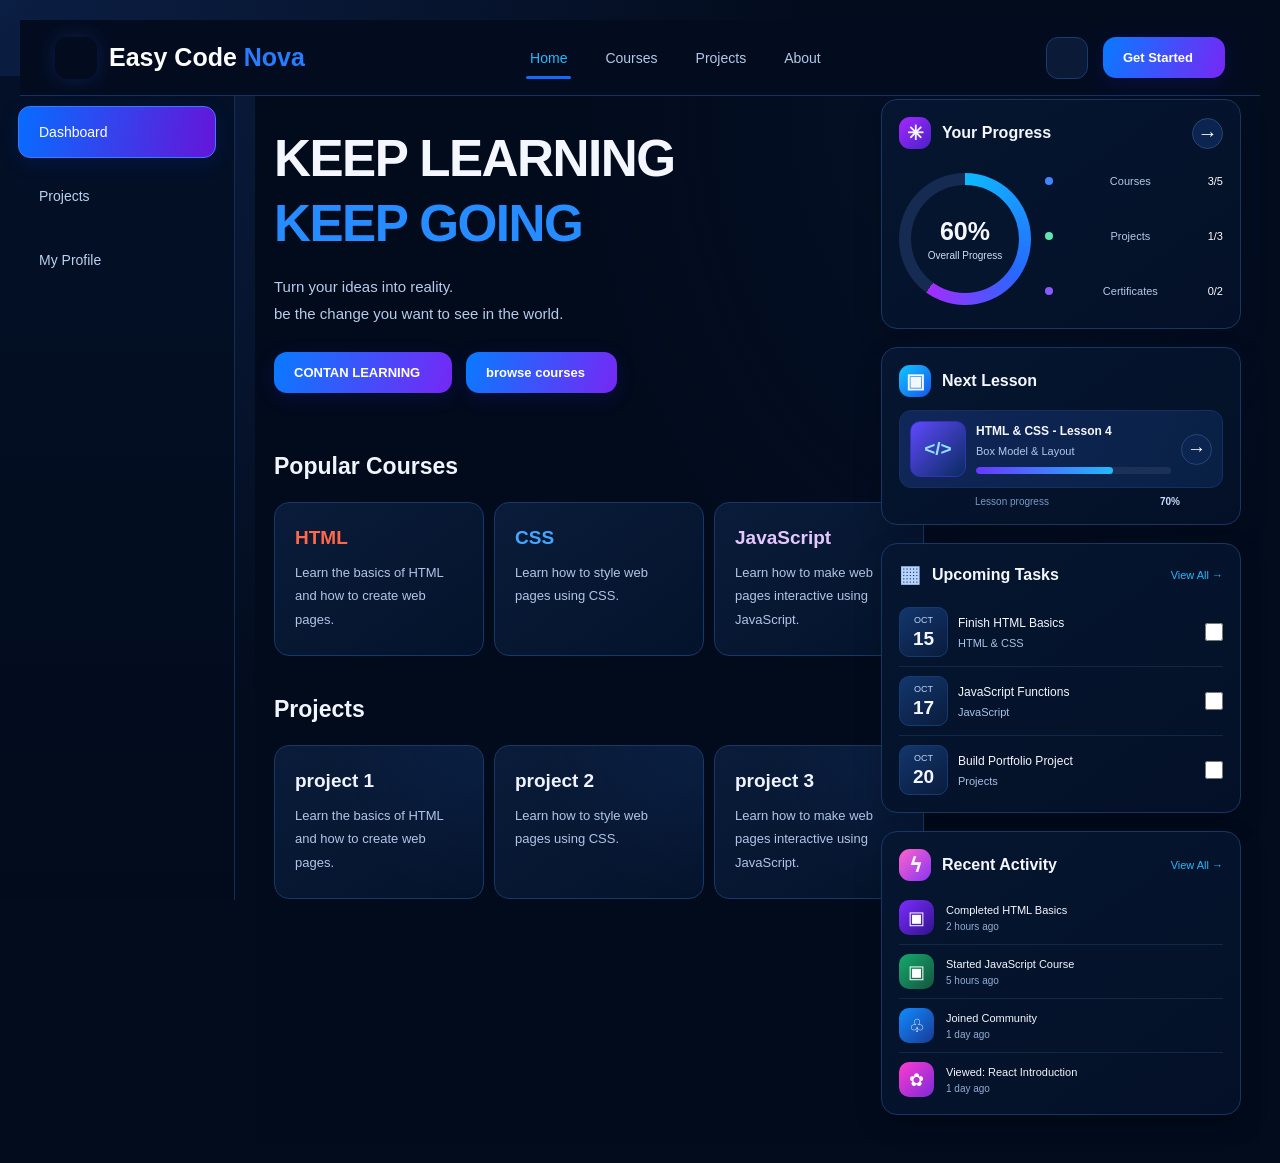
==== basi.html @ 9f6a71fb "Add files via upload" ====
<!DOCTYPE html>
<html lang="en">
<head>
    <meta charset="UTF-8">
    <meta name="viewport" content="width=device-width, initial-scale=1.0">
    <title>Document</title>
    <link rel="stylesheet" href="style.css">
</head>
<body>
    <nav class="navbar">
    <a href="#" class="logo">
        <span class="logo-icon">
            <i class="fa-solid fa-code"></i>
        </span>
        <span>Easy Code <b>Nova</b></span>
    </a>

    <button class="menu-toggle" id="menuToggle"
            aria-label="Open navigation menu">
        <i class="fa-solid fa-bars"></i>
    </button>

    <div class="nav-links" id="navLinks">
        <a href="#home" class="active">Home</a>
        <a href="html.html">Courses</a>
        <a href="projects.html">Projects</a>
        <a href="">About</a>
    </div>

    <div class="nav-actions">
        <button class="search-btn" aria-label="Search">
            <i class="fa-solid fa-magnifying-glass"></i>
        </button>

        <a href="#courses" class="start-btn">
            Get Started
            <i class="fa-solid fa-arrow-right"></i>
        </a>
    </div>
</nav>
    <div class="ul">
        <ul>
            <li><button>dashboard</button></li>
            <li><button>projects</button></li>
            <li><button>my profile</button></li>
        </ul>
    </div>
    <div class="main">
        <h1>KEEP LEARNING</h1>
        <h2>KEEP GOING</h2>
        <p>Turn your ideas into reality.</p>
        <p>be the change you want to see in the world.</p>
        <button class="start-btn">CONTAN LEARNING <i class="fa-solid fa-arrow-right"></i></button>
        <button class="start-btn">browse courses <i class="fa-solid fa-arrow-right"></i></button>
        <div class="lan">
            <h1>popular courses</h1>
            <div class="lan1">
                <div class="lan2">
                    <h2>HTML</h2>
                    <p>Learn the basics of HTML and how to create web pages.</p>
                </div>
                <div class="lan2">
                    <h2>CSS</h2>
                    <p>Learn how to style web pages using CSS.</p>
                </div>
                <div class="lan2">
                    <h2>JavaScript</h2>
                    <p>Learn how to make web pages interactive using JavaScript.</p>
                </div>
            </div>
        </div>
        <div class="proj">
            <h1>projects</h1>
            <div class="proj1"> 
                <div class="proj2">
                    <h2>project 1</h2>
                    <p>Learn the basics of HTML and how to create web pages.</p>
                </div>
                <div class="proj2">
                    <h2>project 2</h2>
                    <p>Learn how to style web pages using CSS.</p>
                </div>
                <div class="proj2">
                    <h2>project 3</h2>
                    <p>Learn how to make web pages interactive using JavaScript.</p>
                </div>
            </div>  
        </div>
        


    <main class="right-panel">

        <!-- Your Progress -->
        <section class="panel progress-panel">
            <div class="panel-heading">
                <h2><span class="heading-icon purple-icon">✳</span>Your Progress</h2>
                <a class="round-arrow" href="#progress">→</a>
            </div>

            <div class="progress-content" id="progress">
                <div class="progress-ring">
                    <div class="progress-ring-inner">
                        <strong>60%</strong>
                        <span>Overall Progress</span>
                    </div>
                </div>

                <div class="progress-details">
                    <div class="progress-row">
                        <span class="dot blue"></span>
                        <span>Courses</span>
                        <b>3/5</b>
                    </div>

                    <div class="progress-row">
                        <span class="dot green"></span>
                        <span>Projects</span>
                        <b>1/3</b>
                    </div>

                    <div class="progress-row">
                        <span class="dot purple"></span>
                        <span>Certificates</span>
                        <b>0/2</b>
                    </div>
                </div>
            </div>
        </section>

        <!-- Next Lesson -->
        <section class="panel next-lesson">
            <div class="panel-heading">
                <h2>
                    <span class="heading-icon blue-icon">▣</span>
                    Next Lesson
                </h2>
            </div>

            <div class="lesson-card">
                <div class="lesson-art">&lt;/&gt;</div>

                <div class="lesson-info">
                    <h3>HTML &amp; CSS - Lesson 4</h3>
                    <p>Box Model &amp; Layout</p>

                    <div class="lesson-progress">
                        <span></span>
                   
                    </div>
                </div>

                <a class="round-arrow lesson-arrow" href="#lesson">→</a>
            </div>

            <div class="lesson-footer">
                <span>Lesson progress</span>
                <b>70%</b>
            
            </div>
        </section>

        <!-- Upcoming Tasks -->
        <section class="panel upcoming-tasks">
            <div class="panel-heading">
                <h2>
                    <span class="calendar-icon">▦</span>
                    Upcoming Tasks
                </h2>
                <a class="view-all" href="#tasks">View All →</a>
            </div>

            <div id="tasks">

                <div class="task">
                    <div class="task-date">
                        <small>OCT</small>
                        <b>15</b>
                    </div>

                    <div class="task-info">
                        <h3>Finish HTML Basics</h3>
                        <p>HTML &amp; CSS</p>
                    </div>

                    <input type="checkbox" class="task-check">
                </div>

                <div class="task">
                    <div class="task-date">
                        <small>OCT</small>
                        <b>17</b>
                    </div>

                    <div class="task-info">
                        <h3>JavaScript Functions</h3>
                        <p>JavaScript</p>
                    </div>

                    <input type="checkbox" class="task-check">
                </div>

                <div class="task">
                    <div class="task-date">
                        <small>OCT</small>
                        <b>20</b>
                    </div>

                    <div class="task-info">
                        <h3>Build Portfolio Project</h3>
                        <p>Projects</p>
                    </div>

                    <input type="checkbox" class="task-check">
                </div>

            </div>
        </section>

        <!-- Recent Activity -->
        <section class="panel recent-activity">
            <div class="panel-heading">
                <h2>
                    <span class="heading-icon pink-icon">ϟ</span>
                    Recent Activity
                </h2>
                <a class="view-all" href="#activity">View All →</a>
            </div>

            <div id="activity">

                <div class="activity">
                    <span class="activity-icon purple-bg">▣</span>
                    <div>
                        <h3>Completed HTML Basics</h3>
                        <p>2 hours ago</p>
                    </div>
                </div>

                <div class="activity">
                    <span class="activity-icon green-bg">▣</span>
                    <div>
                        <h3>Started JavaScript Course</h3>
                        <p>5 hours ago</p>
                    </div>
                </div>

                <div class="activity">
                    <span class="activity-icon blue-bg">♧</span>
                    <div>
                        <h3>Joined Community</h3>
                        <p>1 day ago</p>
                    </div>
                </div>

                <div class="activity">
                    <span class="activity-icon pink-bg">✿</span>
                    <div>
                        <h3>Viewed: React Introduction</h3>
                        <p>1 day ago</p>
                    </div>
                </div>

            </div>
        </section>

    </main>



    </div>
    

</body>
</html>
---- style.css ----
* {
    margin: 0;
    padding: 0;
    box-sizing: border-box;
}

body {
    background: #071124;
    font-family: Arial, sans-serif;
}
.tap{
    visibility: hidden;
}

.navbar {
    width: 100%;
    min-height: 85px;
    padding: 18px 6%;
    display: flex;
    align-items: center;
    justify-content: space-between;
    gap: 25px;
    background: rgba(7, 17, 36, 0.96);
    border-bottom: 1px solid rgba(80, 130, 255, 0.18);
    position: relative;
    z-index: 1000;
}

/* Logo */
.logo {
    display: flex;
    align-items: center;
    gap: 12px;
    color: white;
    text-decoration: none;
    font-size: 21px;
    font-weight: bold;
    white-space: nowrap;
}

.logo b {
    color: #5284ff;
}

.logo-icon {
    width: 42px;
    height: 42px;
    display: flex;
    align-items: center;
    justify-content: center;
    color: white;
    font-size: 20px;
    border-radius: 12px;
    background: linear-gradient(135deg, #3563ff, #8b5cf6);
    box-shadow: 0 0 20px #3563ff35;
}

/* Navigation links */
.nav-links {
    display: flex;
    align-items: center;
    gap: 30px;
}

.nav-links a {
    color: #aab6cc;
    text-decoration: none;
    font-size: 15px;
    transition: 0.3s;
}

.nav-links a:hover,
.nav-links a.active {
    color: #5b8cff;
}

/* Right actions */
.nav-actions {
    display: flex;
    align-items: center;
    gap: 18px;
}

.search-btn {
    background: transparent;
    border: none;
    color: #dbe5ff;
    font-size: 18px;
    cursor: pointer;
    padding: 10px;
    transition: 0.3s;
}

.search-btn:hover {
    color: #5284ff;
}

.start-btn {
    display: flex;
    align-items: center;
    gap: 12px;
    padding: 13px 20px;
    color: white;
    text-decoration: none;
    font-size: 14px;
    font-weight: bold;
    border-radius: 10px;
    background: linear-gradient(100deg, #3563ff, #7650e8);
    transition: 0.3s;
}

.start-btn:hover {
    transform: translateY(-2px);
    box-shadow: 0 7px 25px #3563ff40;
}

/* Mobile menu button */
.menu-toggle {
    display: none;
    border: 1px solid #293956;
    color: white;
    background: #101e38;
    border-radius: 8px;
    padding: 10px 12px;
    font-size: 20px;
    cursor: pointer;
}

/* Responsive */
@media (max-width: 900px) {
    .navbar {
        flex-wrap: wrap;
        gap: 15px;
        padding: 15px 5%;
    }

    .menu-toggle {
        display: block;
        margin-left: auto;
    }

    .nav-links {
        display: none;
        width: 100%;
        flex-direction: column;
        align-items: stretch;
        gap: 0;
        order: 3;
    }

    .nav-links.show {
        display: flex;
    }

    .nav-links a {
        padding: 14px 8px;
        border-bottom: 1px solid #1b2b47;
    }

    .nav-actions {
        order: 4;
        width: 100%;
        justify-content: space-between;
    }

    .start-btn {
        flex: 1;
        justify-content: center;
    }
}

@media (max-width: 400px) {
    .logo {
        font-size: 17px;
        gap: 8px;
    }

    .logo-icon {
        width: 36px;
        height: 36px;
    }
}


/* =========================
   1. GENERAL
========================= */

* {
    margin: 0;
    padding: 0;
    box-sizing: border-box;
}

:root {
    --bg: #050d1c;
    --card: #0b172b;
    --blue: #3563ff;
    --purple: #913cff;
    --white: #f5f7ff;
    --muted: #b8c8e9;
    --border: rgba(110, 145, 255, 0.17);
}

html {
    scroll-behavior: smooth;
}

body {
    background:
        radial-gradient(
            circle at 75% 30%,
            rgba(38, 58, 180, 0.17),
            transparent 35%
        ),
        var(--bg);

    color: var(--white);
    font-family: Arial, Helvetica, sans-serif;
    min-height: 100vh;
    overflow-x: hidden;
}

a {
    text-decoration: none;
    color: inherit;
}

button {
    font-family: inherit;
    cursor: pointer;
}

/* =========================
   2. NAVBAR
========================= */

.navbar {
    min-height: 85px;
    width: 100%;
    padding: 15px 7%;

    display: flex;
    align-items: center;
    justify-content: space-between;
    gap: 25px;

    background: rgba(5, 13, 28, 0.96);
    border-bottom: 1px solid var(--border);

    position: relative;
    z-index: 1000;
}

/* Logo */

.logo {
    display: flex;
    align-items: center;
    gap: 12px;

    color: white;
    font-size: 27px;
    font-weight: bold;
    white-space: nowrap;
}

.logo b {
    color: #4775ff;
}

.logo-icon {
    font-size: 42px;

    background: linear-gradient(
        135deg,
        #00b7ff,
        #853cff
    );

    -webkit-background-clip: text;
    background-clip: text;
    color: transparent;
}

/* Navbar links */

.nav-links {
    display: flex;
    align-items: center;
    gap: 38px;
}

.nav-links a {
    color: #d3def7;
    font-size: 16px;
    padding: 13px 4px;
    position: relative;
    transition: 0.3s;
}

.nav-links a:hover,
.nav-links a.active {
    color: #5280ff;
}

.nav-links a.active::after {
    content: "";
    position: absolute;
    bottom: 0;
    left: 0;

    width: 100%;
    height: 3px;

    background: var(--blue);
    border-radius: 5px;
}

/* Navbar buttons */

.nav-actions {
    display: flex;
    align-items: center;
    gap: 22px;
}

.search-btn {
    background: transparent;
    color: #dce5ff;
    border: none;

    font-size: 17px;
    padding: 12px;

    transition: 0.3s;
}

.search-btn:hover {
    color: #5280ff;
}

.start-btn {
    display: inline-flex;
    justify-content: center;
    align-items: center;
    gap: 12px;

    padding: 15px 25px;

    color: white;
    font-size: 15px;
    font-weight: bold;

    background: linear-gradient(
        120deg,
        #3563ff,
        #3156e9
    );

    border: none;
    border-radius: 15px;

    box-shadow: 0 5px 20px rgba(53, 99, 255, 0.12);
    transition: 0.3s;
}

.start-btn:hover {
    transform: translateY(-3px);
    box-shadow: 0 8px 25px rgba(53, 99, 255, 0.3);
}

/* Menu icon */

.menu-toggle {
    display: none;
    background: transparent;
    color: white;
    border: none;
    font-size: 25px;
}

/* =========================
   3. INTRO / HERO
========================= */

.intro {
    width: 100%;
    min-height: 350px;
    padding: 65px 7% 20px;

    position: relative;
    z-index: 1;
}

.intro h1 {
    color: white;
    font-size: clamp(40px, 5vw, 66px);
    line-height: 1.12;
    letter-spacing: -1.5px;
    font-weight: 800;
}

.intro h1 span {
    display: inline-block;

    background: linear-gradient(
        90deg,
        #12a5ff,
        #4973ff,
        #a13dff
    );

    -webkit-background-clip: text;
    background-clip: text;
    color: transparent;
}

.intro > p {
    color: var(--muted);
    font-size: 18px;
    line-height: 1.8;
    max-width: 650px;
}

.intro h1:first-child {
    margin-bottom: 3px;
}

.intro h1:nth-child(2) {
    margin-bottom: 20px;
}

.intro p:nth-of-type(2) {
    margin-bottom: 25px;
}

/* Hero buttons */

.intro > button {
    margin-right: 15px;
    margin-bottom: 10px;
}

.intro > .search-btn {
    border: 1px solid #4c70ff;
    border-radius: 15px;
    padding: 14px 24px;
    font-size: 15px;
}

.intro > .search-btn:hover {
    background: rgba(53, 99, 255, 0.13);
}

/* =========================
   4. INTRO FEATURES
========================= */

.intro1 {
    display: flex;
    align-items: center;
    gap: 0;

    padding: 25px 7% 55px;
    flex-wrap: wrap;
}

.intro1 p {
    display: flex;
    align-items: center;
    gap: 12px;

    color: #e9efff;
    font-size: 14px;
    line-height: 1.7;

    padding: 8px 25px;
    border-right: 1px solid rgba(120, 150, 255, 0.3);
}

.intro1 p:first-child {
    padding-left: 0;
}

.intro1 p:last-child {
    border-right: none;
}

.intro1 p span {
    color: #a8bdf2;
}

.intro1 p i {
    color: #b5c8ff;
    font-size: 23px;
    flex-shrink: 0;
}

/* =========================
   5. WHY CHOOSE SECTION
========================= */

.intro2 {
    padding: 40px 7% 80px;
    text-align: center;

    background: linear-gradient(
        180deg,
        rgba(9, 19, 37, 0.7),
        rgba(5, 13, 28, 0.2)
    );
}

.intro2 > h1 {
    color: white;
    font-size: clamp(28px, 3.5vw, 37px);
    font-weight: 800;
    margin-bottom: 12px;
}

.intro2 > h5 {
    color: var(--muted);
    font-size: 17px;
    font-weight: normal;
    line-height: 1.7;
    margin-bottom: 35px;
}

/* =========================
   6. BENEFIT CARDS
========================= */

.in1 {
    display: grid;
    grid-template-columns: repeat(3, minmax(0, 1fr));
    gap: 22px;

    text-align: left;
}

/* Each heading and paragraph becomes a card */

.in1 h3,
.in1 p {
    grid-column: auto;
}

.in1 h3 {
    color: #f4f6ff;
    font-size: 20px;
    line-height: 1.5;

    padding: 25px 25px 10px;

    background: var(--card);
    border: 1px solid var(--border);
    border-bottom: none;
    border-radius: 16px 16px 0 0;

    margin-bottom: 0;
}

.in1 p {
    color: var(--muted);
    font-size: 15px;
    line-height: 1.8;

    padding: 0 25px 25px;

    background: var(--card);
    border: 1px solid var(--border);
    border-top: none;
    border-radius: 0 0 16px 16px;

    margin-top: -1px;
    margin-bottom: 0;

    transition: 0.3s;
}

.in1 h3 i {
    display: inline-flex;
    align-items: center;
    justify-content: center;

    width: 48px;
    height: 48px;

    margin-right: 10px;
    margin-bottom: 15px;

    border-radius: 13px;
    color: #dce5ff;
    background: linear-gradient(
        135deg,
        #293fcd,
        #4a29a7
    );

    font-size: 23px;
}

.in1 h3:nth-of-type(2) i {
    background: linear-gradient(135deg, #079b8d, #05675f);
}

.in1 h3:nth-of-type(3) i {
    background: linear-gradient(135deg, #c42b83, #75205c);
}

.in1 h3:hover {
    border-color: rgba(82, 112, 255, 0.5);
}

/* =========================
   7. TABLET
========================= */

@media (max-width: 1050px) {
    .navbar {
        padding-left: 4%;
        padding-right: 4%;
        gap: 15px;
    }

    .logo {
        font-size: 22px;
    }

    .logo-icon {
        font-size: 35px;
    }

    .nav-links {
        gap: 20px;
    }

    .nav-actions {
        gap: 10px;
    }

    .intro,
    .intro1,
    .intro2 {
        padding-left: 5%;
        padding-right: 5%;
    }

    .in1 {
        gap: 15px;
    }

    .in1 h3 {
        font-size: 17px;
        padding: 20px 18px 10px;
    }

    .in1 p {
        padding: 0 18px 20px;
    }
}

/* =========================
   8. MOBILE
========================= */

@media (max-width: 780px) {
    .navbar {
        min-height: 75px;
        padding: 15px 5%;
        flex-wrap: wrap;
    }

    .logo {
        font-size: 20px;
        gap: 8px;
    }

    .logo-icon {
        font-size: 32px;
    }

    .menu-toggle {
        display: block;
        margin-left: auto;
    }

    .nav-links {
        display: none;
        width: 100%;
        order: 3;

        flex-direction: column;
        align-items: stretch;
        gap: 0;

        border-top: 1px solid var(--border);
        padding-top: 10px;
    }

    .nav-links.show {
        display: flex;
    }

    .nav-links a {
        padding: 14px 8px;
    }

    .nav-links a.active::after {
        display: none;
    }

    .nav-actions {
        gap: 10px;
    }

    .nav-actions .start-btn {
        padding: 12px 15px;
        font-size: 13px;
    }

    .intro {
        padding: 45px 6% 15px;
        min-height: auto;
    }

    .intro h1 {
        font-size: clamp(37px, 8vw, 52px);
        letter-spacing: -1px;
    }

    .intro > p {
        font-size: 16px;
    }

    .intro1 {
        padding: 30px 6% 40px;
        gap: 15px;
    }

    .intro1 p {
        padding: 8px 12px;
    }

    .intro2 {
        padding: 40px 6% 60px;
    }

    .in1 {
        grid-template-columns: repeat(2, minmax(0, 1fr));
        gap: 15px;
    }
}

/* =========================
   9. SMALL PHONE
========================= */

@media (max-width: 500px) {
    .navbar {
        gap: 12px;
    }

    .logo {
        font-size: 17px;
    }

    .logo-icon {
        font-size: 27px;
    }

    .nav-actions {
        width: 100%;
        justify-content: space-between;
        order: 4;
        padding-top: 8px;
    }

    .intro {
        padding-top: 35px;
    }

    .intro h1 {
        font-size: 36px;
    }

    .intro > p {
        font-size: 15px;
        line-height: 1.8;
    }

    .intro > button {
        margin-right: 5px;
        padding: 13px 15px;
    }

    .intro1 {
        flex-direction: column;
        align-items: flex-start;
    }

    .intro1 p {
        padding: 8px 0;
        border-right: none;
    }

    .intro2 > h1 {
        font-size: 27px;
    }

    .intro2 > h5 {
        font-size: 15px;
    }

    .in1 {
        grid-template-columns: 1fr;
    }
}


/* =========================
   1. GENERAL
========================= */

* {
    margin: 0;
    padding: 0;
    box-sizing: border-box;
}

:root {
    --background: #030c1d;
    --card-background: rgba(3, 17, 38, 0.85);
    --blue: #1768ff;
    --light-blue: #16b7ff;
    --purple: #a33cff;
    --white: #f5f7ff;
    --muted: #b5c9e8;
    --border: rgba(49, 119, 255, 0.55);
}

html {
    scroll-behavior: smooth;
}

body {
    min-height: 100vh;
    font-family: Arial, Helvetica, sans-serif;
    color: var(--white);

    background:
        radial-gradient(
            ellipse at 48% 45%,
            rgba(15, 51, 160, 0.23),
            transparent 45%
        ),
        radial-gradient(
            circle at 100% 0%,
            rgba(91, 37, 255, 0.17),
            transparent 25%
        ),
        var(--background);

    overflow-x: hidden;
}

a {
    color: inherit;
    text-decoration: none;
}

button,
input {
    font: inherit;
}

/* =========================
   2. TOP LOGO
========================= */

.top-logo {
    padding: 35px 5% 10px;
}

.logo {
    display: inline-flex;
    align-items: center;
    gap: 15px;

    font-size: 30px;
    font-weight: bold;
}

.logo > i {
    font-size: 48px;

    background: linear-gradient(
        135deg,
        var(--light-blue),
        var(--purple)
    );

    -webkit-background-clip: text;
    background-clip: text;
    color: transparent;
}

.logo b {
    color: #3e6dff;
}

/* =========================
   3. MAIN LAYOUT
========================= */

.login-page {
    width: 100%;
    min-height: calc(100vh - 100px);

    padding: 25px 5% 45px;

    display: grid;
    grid-template-columns: minmax(0, 1fr) minmax(400px, 0.9fr);
    align-items: center;
    gap: 55px;
}

/* =========================
   4. LEFT WELCOME SECTION
========================= */

.welcome-section {
    max-width: 650px;
    padding: 20px 0;
}

.welcome-badge {
    width: fit-content;

    display: flex;
    align-items: center;
    gap: 12px;

    padding: 10px 17px;
    margin-bottom: 18px;

    border: 1px solid rgba(30, 137, 255, 0.5);
    border-radius: 30px;

    background: rgba(10, 38, 80, 0.45);
    color: #58caff;

    font-size: 15px;
}

.welcome-section h1 {
    font-size: clamp(38px, 4vw, 55px);
    line-height: 1.15;
    letter-spacing: -1.5px;

    margin-bottom: 22px;
}

.welcome-section h1 span {
    display: block;

    background: linear-gradient(
        90deg,
        #15b7ff,
        #4272ff,
        #b23cff
    );

    -webkit-background-clip: text;
    background-clip: text;
    color: transparent;
}

.welcome-description {
    max-width: 480px;

    color: var(--muted);
    font-size: 18px;
    line-height: 1.8;

    margin-bottom: 38px;
}

/* Benefits */

.benefits {
    display: flex;
    flex-direction: column;
    gap: 30px;
}

.benefit {
    display: flex;
    align-items: center;
    gap: 25px;
}

.benefit > i {
    width: 42px;
    flex-shrink: 0;

    font-size: 30px;
    text-align: center;

    background: linear-gradient(
        135deg,
        #13baff,
        #9942ff
    );

    -webkit-background-clip: text;
    background-clip: text;
    color: transparent;
}

.benefit h3 {
    font-size: 17px;
    margin-bottom: 8px;
}

.benefit p {
    color: var(--muted);
    font-size: 14px;
    line-height: 1.6;
}

.tagline {
    margin-top: 48px;

    font-size: 25px;
    font-style: italic;
    font-weight: bold;

    color: #23b8ff;
    transform: rotate(-4deg);
}

.tagline span {
    display: block;
    margin: 8px 0 0 20px;

    color: #8c50ff;
}

/* =========================
   5. LOGIN CARD
========================= */

.login-section {
    width: 100%;
    display: flex;
    justify-content: center;
}

.login-card {
    width: 100%;
    max-width: 550px;

    padding: 35px 40px;

    text-align: center;

    background: var(--card-background);
    border: 1px solid var(--border);
    border-radius: 22px;

    box-shadow:
        0 20px 70px rgba(0, 0, 0, 0.2),
        0 0 35px rgba(35, 91, 255, 0.06);

    backdrop-filter: blur(15px);
}

/* Card logo */

.card-logo {
    margin-bottom: 10px;
}

.card-logo i {
    font-size: 62px;

    background: linear-gradient(
        135deg,
        #13baff,
        #a33cff
    );

    -webkit-background-clip: text;
    background-clip: text;
    color: transparent;
}

.login-card h2 {
    font-size: 34px;
    margin-bottom: 12px;
}

.login-card h2 span {
    color: #4774ff;
}

.card-description {
    color: #c1d8f4;
    font-size: 15px;
    line-height: 1.7;

    margin-bottom: 32px;
}

/* =========================
   6. INPUTS
========================= */

#loginForm {
    text-align: left;
}

.input-group {
    width: 100%;
    min-height: 60px;

    display: flex;
    align-items: center;
    gap: 17px;

    padding: 0 18px;
    margin-bottom: 24px;

    background: rgba(5, 29, 57, 0.65);
    border: 1px solid rgba(40, 115, 193, 0.65);
    border-radius: 15px;

    transition: border-color 0.3s, box-shadow 0.3s;
}

.input-group:focus-within {
    border-color: #3c82ff;

    box-shadow:
        0 0 0 3px rgba(53, 99, 255, 0.12);
}

.input-group > i {
    flex-shrink: 0;
    font-size: 22px;
    color: #d7e8ff;
}

.input-group input {
    width: 100%;
    min-width: 0;
    height: 58px;

    color: white;
    font-size: 16px;

    background: transparent;
    border: none;
    outline: none;
}

.input-group input::placeholder {
    color: #a6c5eb;
}

.toggle-password {
    flex-shrink: 0;

    display: flex;
    align-items: center;
    justify-content: center;

    padding: 5px;

    color: #a6c5eb;
    background: transparent;
    border: none;

    font-size: 18px;
}

.toggle-password:hover {
    color: white;
}

/* =========================
   7. REMEMBER & FORGOT
========================= */

.form-options {
    display: flex;
    justify-content: space-between;
    align-items: center;
    gap: 12px;

    margin: 27px 0 32px;

    color: #c5dcf6;
    font-size: 14px;
}

.remember {
    display: flex;
    align-items: center;
    gap: 10px;
    cursor: pointer;
}

.remember input {
    width: 19px;
    height: 19px;

    accent-color: var(--blue);
    cursor: pointer;
}

.form-options a {
    color: #1caeff;
    transition: 0.3s;
}

.form-options a:hover {
    color: #9d67ff;
}

/* =========================
   8. LOGIN BUTTON
========================= */

.login-button {
    width: 100%;
    min-height: 60px;

    display: flex;
    align-items: center;
    justify-content: center;
    gap: 15px;

    color: white;
    font-size: 20px;
    font-weight: bold;

    background: linear-gradient(
        105deg,
        #1760ff,
        #3d49ff,
        #a536f5
    );

    border: none;
    border-radius: 15px;

    transition: 0.3s;
}

.login-button:hover {
    transform: translateY(-2px);

    box-shadow:
        0 10px 28px rgba(65, 73, 255, 0.3);
}

.login-button:active {
    transform: scale(0.99);
}

.message {
    display: none;
    font-size: 14px;
    line-height: 1.6;
    margin-top: 15px;
}

.message.show {
    display: block;
}

.message.error {
    color: #ff929e;
}

.message.success {
    color: #68e8b1;
}

/* =========================
   9. SEPARATOR
========================= */

.separator {
    display: flex;
    align-items: center;
    gap: 20px;

    margin: 30px 0;
}

.separator span {
    height: 1px;
    flex: 1;
    background: rgba(72, 132, 206, 0.5);
}

.separator p {
    color: #c2d6f1;
    font-size: 15px;
}

/* =========================
   10. GOOGLE BUTTON
========================= */

.google-button {
    width: 100%;
    min-height: 58px;

    display: flex;
    align-items: center;
    justify-content: center;
    gap: 16px;

    color: #d9e7ff;
    font-size: 15px;

    background: rgba(4, 22, 44, 0.45);
    border: 1px solid rgba(47, 116, 193, 0.7);
    border-radius: 15px;

    transition: 0.3s;
}

.google-button i {
    color: #4285f4;
    font-size: 24px;
}

.google-button:hover {
    background: rgba(30, 74, 132, 0.2);
    border-color: #4b80ff;
}

/* =========================
   11. SIGN UP
========================= */

.signup-text {
    margin-top: 35px;

    color: #9ebce1;
    font-size: 14px;
    line-height: 1.8;
}

.signup-text a {
    margin-left: 8px;
    color: #279dff;
    font-weight: bold;
}

.signup-text a:hover {
    color: #a15cff;
}

/* =========================
   12. TABLET
========================= */

@media (max-width: 1050px) {
    .login-page {
        grid-template-columns: minmax(0, 1fr) minmax(350px, 0.9fr);
        gap: 30px;
        padding-left: 4%;
        padding-right: 4%;
    }

    .welcome-section h1 {
        font-size: 42px;
    }

    .login-card {
        padding: 30px 25px;
    }

    .login-card h2 {
        font-size: 28px;
    }
}

/* =========================
   13. MOBILE
========================= */

@media (max-width: 780px) {
    .top-logo {
        padding: 25px 6% 10px;
    }

    .logo {
        font-size: 23px;
    }

    .logo > i {
        font-size: 38px;
    }

    .login-page {
        grid-template-columns: 1fr;
        gap: 35px;

        padding: 30px 6% 45px;
    }

    .welcome-section {
        max-width: 600px;
        margin: 0 auto;
        text-align: center;
    }

    .welcome-badge {
        margin-left: auto;
        margin-right: auto;
    }

    .welcome-section h1 {
        font-size: 42px;
    }

    .welcome-description {
        margin-left: auto;
        margin-right: auto;
        font-size: 16px;
    }

    .benefits {
        text-align: left;
        width: fit-content;
        max-width: 100%;
        margin: 0 auto;
        gap: 23px;
    }

    .tagline {
        margin-top: 35px;
    }

    .login-section {
        max-width: 550px;
        margin: 0 auto;
    }

    .login-card {
        padding: 30px 25px;
    }
}

/* =========================
   14. SMALL PHONES
========================= */

@media (max-width: 420px) {
    .top-logo {
        padding-top: 22px;
    }

    .logo {
        font-size: 19px;
        gap: 10px;
    }

    .logo > i {
        font-size: 32px;
    }

    .login-page {
        padding-left: 4%;
        padding-right: 4%;
    }

    .welcome-section h1 {
        font-size: 35px;
    }

    .welcome-description {
        font-size: 15px;
    }

    .benefit {
        gap: 15px;
    }

    .benefit h3 {
        font-size: 15px;
    }

    .benefit p {
        font-size: 13px;
    }

    .login-card {
        padding: 27px 18px;
        border-radius: 18px;
    }

    .card-logo i {
        font-size: 50px;
    }

    .login-card h2 {
        font-size: 25px;
    }

    .card-description {
        font-size: 13px;
    }

    .input-group {
        gap: 12px;
        padding: 0 12px;
    }

    .input-group input {
        font-size: 14px;
    }

    .form-options {
        font-size: 12px;
        gap: 8px;
    }

    .login-button {
        font-size: 18px;
    }
}

/* ===== General ===== */
* {
    margin: 0;
    padding: 0;
    box-sizing: border-box;
}

html {
    scroll-behavior: smooth;
}

body {
    font-family: Arial, Helvetica, sans-serif;
    background: #020b1c;
    color: #eaf2ff;
    min-height: 100vh;
    overflow-x: hidden;
}

button,
a {
    font: inherit;
}

button {
    cursor: pointer;
}

a {
    text-decoration: none;
    color: inherit;
}

/* ===== Navbar ===== */
.navbar {
    width: 100%;
    min-height: 76px;
    padding: 15px 35px;
    display: flex;
    align-items: center;
    justify-content: space-between;
    gap: 25px;
    background: #030c1f;
    border-bottom: 1px solid #173260;
    position: sticky;
    top: 0;
    z-index: 100;
}

.logo {
    display: flex;
    align-items: center;
    gap: 12px;
    font-size: 25px;
    font-weight: bold;
    white-space: nowrap;
}

.logo b {
    color: #287dff;
}

.logo-icon {
    font-size: 35px;
    color: #20baff;
    background: linear-gradient(135deg, #00d4ff, #8b35ff);
    -webkit-background-clip: text;
    background-clip: text;
    -webkit-text-fill-color: transparent;
}

.nav-links {
    display: flex;
    align-items: center;
    gap: 30px;
}

.nav-links a {
    color: #b4c7e7;
    font-size: 14px;
    transition: .3s;
}

.nav-links a:hover,
.nav-links a.active {
    color: #23baff;
}

.nav-actions {
    display: flex;
    align-items: center;
    gap: 15px;
}

.search-btn {
    width: 42px;
    height: 42px;
    border: 1px solid #1c3b70;
    background: #0a1a37;
    color: #b8d9ff;
    border-radius: 12px;
    transition: .3s;
}

.search-btn:hover {
    border-color: #318bff;
    color: white;
}

.start-btn {
    display: inline-flex;
    justify-content: center;
    align-items: center;
    gap: 12px;
    padding: 13px 20px;
    color: white;
    font-weight: bold;
    font-size: 13px;
    border: 0;
    border-radius: 13px;
    background: linear-gradient(110deg, #087bff, #7727f5);
    box-shadow: 0 5px 20px #3220ff25;
    transition: .3s;
}

.start-btn:hover {
    transform: translateY(-2px);
    box-shadow: 0 8px 25px #542bff55;
}

.menu-toggle {
    display: none;
    background: #0b1b38;
    border: 1px solid #254574;
    color: white;
    border-radius: 10px;
    padding: 10px 13px;
}

/* ===== Sidebar ===== */
.ul {
    position: fixed;
    left: 0;
    top: 76px;
    bottom: 0;
    width: 235px;
    padding: 30px 18px;
    background: linear-gradient(180deg, #031027, #020b1b);
    border-right: 1px solid #142d53;
}

.ul ul {
    list-style: none;
    display: flex;
    flex-direction: column;
    gap: 12px;
}

.ul li button {
    width: 100%;
    padding: 17px 20px;
    text-align: left;
    color: #bcd0ef;
    background: transparent;
    border: 1px solid transparent;
    border-radius: 12px;
    text-transform: capitalize;
    transition: .3s;
}

.ul li:first-child button,
.ul li button:hover {
    color: white;
    background: linear-gradient(100deg, #086cff, #6515d9);
    border-color: #397aff;
    box-shadow: 0 5px 20px #123cff25;
}

/* ===== Main Content ===== */
.main {
    margin-left: 235px;
    padding: 30px;
    min-height: calc(100vh - 76px);
    background:
        radial-gradient(ellipse at 75% 0%, #10265a33, transparent 40%),
        #020b1c;
}

/* ===== Hero Section ===== */
.main > h1 {
    font-size: clamp(35px, 4vw, 55px);
    font-weight: 800;
    letter-spacing: -1.5px;
    line-height: 1.15;
    color: #f4f7ff;
    margin: 12px 0 5px;
}

.main > h2 {
    font-size: clamp(35px, 4vw, 55px);
    font-weight: 800;
    letter-spacing: -1.5px;
    color: #278cff;
    margin-bottom: 20px;
}

.main > p {
    color: #b7cbea;
    font-size: 15px;
    line-height: 1.8;
}

.main > p:nth-of-type(2) {
    margin-bottom: 25px;
}

.main > .start-btn {
    margin: 0 10px 20px 0;
}

/* ===== Popular Courses ===== */
.lan {
    margin-top: 40px;
}

.lan > h1,
.proj > h1 {
    font-size: 23px;
    margin-bottom: 22px;
    color: #f1f5ff;
    text-transform: capitalize;
}

.lan1,
.proj1 {
    max-width: 650px;
    display: grid;
    grid-template-columns: repeat(3, minmax(0, 1fr));
    gap: 10px;
}

.lan2,
.proj2 {
    min-width: 200px;
    padding: 24px 20px;
    border: 1px solid #193767;
    border-radius: 15px;
    background: linear-gradient(145deg, #0a1c3a, #04132b);
    transition: transform .3s, border-color .3s, box-shadow .3s;
}

.lan2:hover,
.proj2:hover {
    transform: translateY(-5px);
    border-color: #287cff;
    box-shadow: 0 10px 30px #0066ff18;
}

.lan2 h2,
.proj2 h2 {
    font-size: 19px;
    margin-bottom: 12px;
    color: #35bdff;
}

.lan2 p,
.proj2 p {
    color: #b1c5e6;
    font-size: 13px;
    line-height: 1.8;
}

/* Course card accents */
.lan2:nth-child(1) h2 {
    color: #ff6848;
}

.lan2:nth-child(2) h2 {
    color: #45a5ff;
}

.lan2:nth-child(3) h2 {
    color: #e5c7ff;
}

/* ===== Projects ===== */
.proj {
    margin-top: 40px;
}

.proj2 {
    background:
        radial-gradient(circle at top right, #193e8430, transparent 60%),
        linear-gradient(145deg, #0a1c3a, #04132b);
}

.proj2 h2 {
    color: #f0f4ff;
}

/* ===== Responsive ===== */
@media (min-width: 1500px) {
    .main {
        padding: 40px;
    }

    .lan1,
    .proj1 {
        gap: 22px;
    }
}

@media (max-width: 1100px) {
    .navbar {
        padding: 15px 22px;
        gap: 15px;
    }

    .logo {
        font-size: 21px;
    }

    .nav-links {
        gap: 16px;
    }

    .ul {
        width: 190px;
    }

    .main {
        margin-left: 190px;
        padding: 25px;
    }

    .lan1,
    .proj1 {
        grid-template-columns: repeat(2, minmax(0, 1fr));
    }
}

@media (max-width: 760px) {
    .navbar {
        flex-wrap: wrap;
    }

    .menu-toggle {
        display: block;
        margin-left: auto;
    }

    .nav-links {
        display: none;
        width: 100%;
        flex-direction: column;
        align-items: stretch;
        gap: 0;
        order: 3;
    }

    .nav-links a {
        padding: 13px;
        border-bottom: 1px solid #142b4d;
    }

    .nav-links.open {
        display: flex;
    }

    .nav-actions {
        display: none;
        width: 100%;
    }

    .ul {
        position: static;
        width: 100%;
        padding: 12px;
        border-right: 0;
        border-bottom: 1px solid #142d53;
    }

    .ul ul {
        flex-direction: row;
        flex-wrap: wrap;
    }

    .ul li {
        flex: 1;
        min-width: 100px;
    }

    .ul li button {
        text-align: center;
        padding: 12px 8px;
    }

    .main {
        margin-left: 0;
        padding: 22px 16px;
    }

    .main > h1,
    .main > h2 {
        font-size: 38px;
    }
}

@media (max-width: 480px) {
    .navbar {
        padding: 13px;
        gap: 12px;
    }

    .logo {
        font-size: 19px;
        gap: 7px;
    }

    .logo-icon {
        font-size: 28px;
    }

    .lan1,
    .proj1 {
        grid-template-columns: 1fr;
    }

    .main > h1,
    .main > h2 {
        font-size: 32px;
    }

    .main > .start-btn {
        margin-right: 0;
        margin-bottom: 12px;
        padding: 12px 14px;
    }
}

* {
    box-sizing: border-box;
}

body {
    margin: 0;
    min-height: 100vh;
    padding: 20px;
    background: #020b1b;
    color: #eef4ff;
    font-family: Arial, sans-serif;
}

.right-panel {
    width: 100%;
    max-width: 360px;
    margin-left: auto;
    display: flex;
    flex-direction: column;
    gap: 18px;
    margin-top: -800px;
}

.panel {
    padding: 17px;
    border: 1px solid #173665;
    border-radius: 16px;
    background: linear-gradient(145deg, #061630, #031027);
    box-shadow: 0 10px 28px #0003;
}

.panel-heading {
    display: flex;
    align-items: center;
    justify-content: space-between;
    gap: 10px;
    margin-bottom: 17px;
}

.panel-heading h2 {
    display: flex;
    align-items: center;
    gap: 11px;
    margin: 0;
    font-size: 16px;
    font-weight: 700;
}

.heading-icon {
    width: 32px;
    height: 32px;
    flex-shrink: 0;
    display: grid;
    place-items: center;
    border-radius: 11px;
    font-size: 20px;
}

.purple-icon {
    background: linear-gradient(135deg, #a528ff, #4821c8);
}

.blue-icon {
    background: linear-gradient(135deg, #12c6ff, #1456ed);
}

.pink-icon {
    background: linear-gradient(135deg, #ff63cc, #8a35f4);
}

.round-arrow {
    width: 31px;
    height: 31px;
    flex-shrink: 0;
    display: grid;
    place-items: center;
    border: 1px solid #234779;
    border-radius: 50%;
    background: #0c2450;
    color: white;
    font-size: 20px;
    text-decoration: none;
}

.round-arrow:hover {
    background: #4936e8;
}

/* Progress Circle */

.progress-content {
    display: flex;
    align-items: center;
    justify-content: space-between;
    gap: 14px;
}

.progress-ring {
    width: 132px;
    height: 132px;
    flex-shrink: 0;
    display: grid;
    place-items: center;
    border-radius: 50%;
    background: conic-gradient(
        #0eb9ff 0deg,
        #2867ff 125deg,
        #a52cff 216deg,
        #162b52 216deg 360deg
    );
}

.progress-ring-inner {
    width: 108px;
    height: 108px;
    display: flex;
    flex-direction: column;
    align-items: center;
    justify-content: center;
    border-radius: 50%;
    background: #06152e;
}

.progress-ring-inner strong {
    font-size: 25px;
}

.progress-ring-inner span {
    margin-top: 4px;
    color: #d0ddf6;
    font-size: 10px;
    white-space: nowrap;
}

.progress-details {
    flex: 1;
    min-width: 0;
    display: flex;
    flex-direction: column;
    gap: 20px;
}

.progress-row {
    display: grid;
    grid-template-columns: 11px 1fr auto;
    align-items: center;
    gap: 8px;
    color: #c9d8f3;
    font-size: 12px;
}

.progress-row b {
    color: white;
    font-weight: 500;
}

.dot {
    width: 11px;
    height: 11px;
    border-radius: 50%;
}

.dot.blue {
    background: #4086ff;
}

.dot.green {
    background: #61e4b1;
}

.dot.purple {
    background: #8a59ff;
}

/* Next Lesson */

.next-lesson .panel-heading {
    margin-bottom: 13px;
}

.lesson-card {
    display: flex;
    align-items: center;
    gap: 10px;
    padding: 10px;
    border: 1px solid #142f60;
    border-radius: 12px;
    background: linear-gradient(110deg, #10275a, #092044);
}

.lesson-art {
    width: 56px;
    height: 56px;
    flex-shrink: 0;
    display: grid;
    place-items: center;
    border: 1px solid #3430b8;
    border-radius: 10px;
    background: linear-gradient(135deg, #6049ff, #092b60);
    color: #8ee7ff;
    font-size: 19px;
    font-weight: bold;
}

.lesson-info {
    flex: 1;
    min-width: 0;
}

.lesson-info h3 {
    overflow: hidden;
    margin: 0 0 7px;
    font-size: 12px;
    font-weight: 600;
    white-space: nowrap;
    text-overflow: ellipsis;
}

.lesson-info p {
    margin: 0 0 10px;
    color: #b1c8ed;
    font-size: 11px;
}

.lesson-progress {
    width: 100%;
    height: 7px;
    overflow: hidden;
    border-radius: 10px;
    background: #1b3158;
}

.lesson-progress span {
    display: block;
    width: 70%;
    height: 100%;
    border-radius: 10px;
    background: linear-gradient(90deg, #6838ff, #21baff);
}

.lesson-arrow {
    font-size: 19px;
}

.lesson-footer {
    display: flex;
    justify-content: space-between;
    margin: 8px 43px 0 76px;
    color: #7899c9;
    font-size: 10px;
}

.lesson-footer b {
    color: #cbdcff;
}

/* Upcoming Tasks */

.upcoming-tasks .panel-heading,
.recent-activity .panel-heading {
    margin-bottom: 10px;
}

.calendar-icon {
    color: #b5d4ff;
    font-size: 23px;
}

.view-all {
    color: #20baff;
    font-size: 11px;
    text-decoration: none;
    white-space: nowrap;
}

.task {
    display: flex;
    align-items: center;
    gap: 10px;
    padding: 9px 0;
    border-bottom: 1px solid #122849;
}

.task:last-child {
    border-bottom: none;
    padding-bottom: 0;
}

.task-date {
    width: 49px;
    height: 50px;
    flex-shrink: 0;
    display: flex;
    flex-direction: column;
    align-items: center;
    justify-content: center;
    gap: 3px;
    border: 1px solid #173b70;
    border-radius: 10px;
    background: linear-gradient(145deg, #12366d, #0a1c3c);
}

.task-date small {
    color: #c2d7f7;
    font-size: 9px;
}

.task-date b {
    font-size: 19px;
}

.task-info {
    flex: 1;
    min-width: 0;
}

.task-info h3 {
    overflow: hidden;
    margin: 0 0 7px;
    font-size: 12px;
    font-weight: 500;
    white-space: nowrap;
    text-overflow: ellipsis;
}

.task-info p {
    margin: 0;
    color: #a9c1e8;
    font-size: 11px;
}

.task-check {
    width: 18px;
    height: 18px;
    flex-shrink: 0;
    border: 1.5px solid #6886c1;
    border-radius: 50%;
}

/* Recent Activity */

.activity {
    display: flex;
    align-items: center;
    gap: 12px;
    padding: 9px 0;
    border-bottom: 1px solid #122849;
}

.activity:last-child {
    border-bottom: none;
    padding-bottom: 0;
}

.activity-icon {
    width: 35px;
    height: 35px;
    flex-shrink: 0;
    display: grid;
    place-items: center;
    border-radius: 10px;
    color: white;
    font-size: 18px;
}

.purple-bg {
    background: linear-gradient(135deg, #7d2cff, #30138c);
}

.green-bg {
    background: linear-gradient(135deg, #15a96c, #15553f);
}

.blue-bg {
    background: linear-gradient(135deg, #118cff, #183a96);
}

.pink-bg {
    background: linear-gradient(135deg, #ff3bcf, #7c29d9);
}

.activity div {
    display: flex;
    flex-direction: column;
    gap: 5px;
    min-width: 0;
}

.activity h3 {
    overflow: hidden;
    margin: 0;
    font-size: 11px;
    font-weight: 500;
    white-space: nowrap;
    text-overflow: ellipsis;
}

.activity p {
    margin: 0;
    color: #91acd5;
    font-size: 10px;
}

/* Mobile */

@media (max-width: 420px) {
    body {
        padding: 12px;
    }

    .panel {
        padding: 14px;
    }

    .progress-ring {
        width: 116px;
        height: 116px;
    }

    .progress-ring-inner {
        width: 94px;
        height: 94px;
    }

    .progress-content {
        gap: 12px;
    }

    .progress-details {
        gap: 17px;
    }
}
:root {
    --bg: #020d27;
    --panel: #06183a;
    --panel2: #071d46;
    --line: #15366f;
    --text: #f4f7ff;
    --muted: #aabce5;
    --blue: #1765ff;
    --purple: #771cff;
    --cyan: #20b8ff;
}

* {
    box-sizing: border-box;
}

body {
    margin: 0;
    background: radial-gradient(
        ellipse at 58% 25%,
        #071c49 0%,
        #020d27 58%
    );
    color: var(--text);
    font-family: Inter, "Segoe UI", Arial, sans-serif;
    font-size: 14px;
}

button,
input,
textarea {
    font: inherit;
}

button {
    cursor: pointer;
    color: inherit;
}

/* Top Navbar */

.topbar {
    height: 76px;
    border-bottom: 1px solid var(--line);
    display: flex;
    align-items: center;
    gap: 26px;
    padding: 0 28px;
    position: sticky;
    top: 0;
    background: #03112df2;
    z-index: 5;
}

.brand {
    display: flex;
    align-items: center;
    gap: 13px;
    font-size: 27px;
    font-weight: 800;
    white-space: nowrap;
    min-width: 345px;
}

.brand-mark {
    font-size: 39px;
    letter-spacing: -7px;
    color: #19b8ff;
    text-shadow: 0 0 16px #1765ff;
    margin-right: 7px;
}

.brand span:last-child {
    color: #2776ff;
}

.search {
    height: 43px;
    flex: 1;
    max-width: 670px;
    border: 1px solid #173d83;
    border-radius: 15px;
    background: #071b43;
    display: flex;
    align-items: center;
    padding: 0 17px;
    gap: 12px;
    color: #a9bee9;
}

.search input {
    border: 0;
    outline: 0;
    background: transparent;
    color: white;
    width: 100%;
}

.top-actions {
    margin-left: auto;
    display: flex;
    align-items: center;
    gap: 28px;
}

.bell {
    font-size: 25px;
    position: relative;
}

.badge-num {
    position: absolute;
    top: -7px;
    right: -9px;
    background: #f43e68;
    border-radius: 50%;
    font-size: 11px;
    padding: 3px 6px;
}

.user {
    display: flex;
    align-items: center;
    gap: 12px;
}

.avatar {
    width: 43px;
    height: 43px;
    border-radius: 50%;
    background: linear-gradient(135deg, #ffe2c0, #8f9fd1);
    display: grid;
    place-items: center;
    font-size: 25px;
}

.user strong {
    display: block;
    font-size: 13px;
}

.user small {
    color: var(--muted);
    display: block;
    margin-top: 5px;
}

/* Main Layout */

.layout {
    display: grid;
    grid-template-columns: 245px minmax(480px, 1fr) 315px;
    min-height: calc(100vh - 76px);
}

/* Left Sidebar */

.sidebar {
    border-right: 1px solid var(--line);
    padding: 24px 16px;
    display: flex;
    flex-direction: column;
    gap: 7px;
}

.nav-item {
    padding: 15px 16px;
    border-radius: 12px;
    display: flex;
    align-items: center;
    gap: 17px;
    color: #dce7ff;
    font-size: 15px;
    cursor: pointer;
}

.nav-item .ico {
    font-size: 25px;
    width: 31px;
    text-align: center;
}

.nav-item.active {
    background: linear-gradient(105deg, #1767ff, #7916e8);
    box-shadow: 0 8px 25px #0b39a744;
    font-weight: 700;
}

.nav-item:hover:not(.active) {
    background: #102650;
}

/* Promo Card */

.promo {
    margin-top: 48px;
    border: 1px solid #21488a;
    border-radius: 14px;
    overflow: hidden;
    padding: 16px 19px 20px;
    background: linear-gradient(160deg, #081c4a, #030d28 70%);
}

.promo-art {
    height: 170px;
    display: grid;
    place-items: center;
    font-size: 80px;
    background: radial-gradient(
        ellipse,
        #153eaf 0%,
        transparent 68%
    );
    text-shadow: 0 0 30px #2977ff;
}

.promo h3 {
    font-size: 18px;
    margin: 10px 0;
}

.promo p {
    color: #c0cfee;
    line-height: 1.7;
    margin: 8px 0 15px;
}

/* Buttons */

.primary {
    border: 0;
    border-radius: 12px;
    background: linear-gradient(100deg, #1769ff, #8c19f3);
    padding: 12px 17px;
    font-weight: 700;
    color: white;
}

.primary:hover {
    filter: brightness(1.12);
}

/* Main Content */

.main {
    padding: 22px 19px 28px;
    min-width: 0;
}

.crumb {
    color: #c2d0f3;
    display: flex;
    align-items: center;
    gap: 12px;
    margin: 1px 5px 22px;
}

.crumb span {
    color: #7eabff;
}

/* Course Card */

.course-card {
    border: 1px solid #15376f;
    border-radius: 16px;
    background: linear-gradient(115deg, #061634, #05122f);
    padding: 19px;
    display: grid;
    grid-template-columns: 155px minmax(220px, 1fr) 242px;
    gap: 24px;
    align-items: center;
    margin-bottom: 17px;
    box-shadow: 0 12px 35px #0002;
}

.html-logo {
    height: 153px;
    border: 1px solid #1d4a94;
    border-radius: 13px;
    display: grid;
    place-items: center;
    background: #04132f;
}

.html-logo div {
    font-size: 78px;
    font-weight: 900;
    color: #ff5935;
    text-shadow: 0 5px 0 #ad2918;
}

.html-logo small {
    display: block;
    font-size: 22px;
    color: white;
    text-align: center;
    margin-bottom: 2px;
}

.pill {
    display: inline-block;
    background: linear-gradient(90deg, #244dff, #6914cb);
    padding: 7px 13px;
    border-radius: 15px;
    font-size: 12px;
    margin-right: 10px;
}

.lesson-count {
    color: #d4def8;
}

.course-info h1 {
    font-size: 28px;
    margin: 14px 0 7px;
    letter-spacing: -0.5px;
}

.course-info h1 span {
    color: #a13cff;
}

.course-info p {
    font-size: 15px;
    color: #d1dcf7;
    line-height: 1.6;
    margin: 0 0 17px;
    max-width: 450px;
}

.meta {
    display: flex;
    gap: 25px;
    flex-wrap: wrap;
    color: #c2d2f6;
}

/* Progress */

.progress-box {
    border: 1px solid #122f66;
    border-radius: 13px;
    padding: 17px 16px;
}

.progress-title {
    display: flex;
    gap: 10px;
    align-items: center;
    font-weight: 700;
    margin-bottom: 20px;
}

.progress-line {
    height: 11px;
    background: #18356c;
    border-radius: 20px;
    overflow: hidden;
    margin-bottom: 12px;
}

.progress-fill {
    height: 100%;
    width: 0;
    background: linear-gradient(90deg, #8b26ff, #2a63ff);
    border-radius: 20px;
    transition: width 0.3s;
}

.progress-row {
    display: flex;
    justify-content: space-between;
    color: #d3def8;
    font-size: 12px;
    margin-bottom: 20px;
}

.progress-box button {
    width: 100%;
    padding: 13px 8px;
}

/* Lesson Panel */

.lesson-panel {
    border: 1px solid #15376f;
    border-radius: 16px;
    background: #041432;
    padding: 12px 12px 20px;
}

.tabs {
    display: flex;
    align-items: center;
    gap: 12px;
    border-bottom: 1px solid #15366b;
    overflow-x: auto;
}

.tab {
    background: none;
    border: 0;
    padding: 14px 15px;
    color: #d0dcfa;
    white-space: nowrap;
    border-bottom: 2px solid transparent;
}

.tab.active {
    color: #62aaff;
    border-color: #2778ff;
    font-weight: 700;
}

.lesson-body {
    padding: 22px 10px 0;
}

.lesson-body h2 {
    font-size: 24px;
    margin: 0 0 10px;
}

.lesson-body p {
    color: #d1ddf7;
    line-height: 1.7;
    margin: 8px 0;
}

/* Code and Preview */

.example-grid {
    display: grid;
    grid-template-columns: minmax(0, 1.3fr) minmax(240px, 0.9fr);
    gap: 18px;
    margin-top: 14px;
}

.code-box,
.preview-box {
    border: 1px solid #163a78;
    border-radius: 13px;
    overflow: hidden;
    min-width: 0;
}

.box-head {
    padding: 12px 14px;
    background: #071e49;
    display: flex;
    align-items: center;
    justify-content: space-between;
    font-weight: 600;
    gap: 8px;
}

.copy-btn {
    background: #0d2b62;
    border: 1px solid #214b91;
    border-radius: 8px;
    padding: 6px 9px;
    font-size: 12px;
}

.code {
    padding: 12px 13px;
    background: #020c22;
    overflow: auto;
    color: #dce8ff;
    font: 13px/1.75 Consolas, monospace;
    white-space: pre;
    min-height: 205px;
}

.code .pink {
    color: #f18bd5;
}

.code .blue {
    color: #72caff;
}

.code .green {
    color: #b7e68c;
}

/* Browser Preview */

.browser {
    margin: 12px;
    background: #e9edf4;
    border-radius: 10px;
    overflow: hidden;
    min-height: 315px;
    color: #111;
}

.browser-bar {
    height: 38px;
    background: #c6ccd7;
    display: flex;
    align-items: center;
    gap: 6px;
    padding: 0 12px;
}

.dot {
    width: 12px;
    height: 12px;
    border-radius: 50%;
    background: #ff5656;
}

.dot:nth-child(2) {
    background: #ffc342;
}

.dot:nth-child(3) {
    background: #2bd66e;
}

.address {
    margin-left: 10px;
    background: #e8ebf1;
    border-radius: 18px;
    padding: 6px 14px;
    color: #4b5260;
    font-size: 11px;
    flex: 1;
    text-align: center;
}

.preview-content {
    background: white;
    min-height: 276px;
    padding: 16px;
    color: #111;
}

.preview-content h1 {
    font-size: 24px;
    margin: 4px 0 18px;
}

/* How It Works */

.how {
    margin-top: 22px;
}

.how h3 {
    font-size: 18px;
}

.how ul {
    padding-left: 24px;
    color: #cbd8f5;
    line-height: 1.9;
}

/* Right Sidebar */

.rightbar {
    border-left: 1px solid var(--line);
    padding: 25px 19px;
    display: flex;
    flex-direction: column;
    gap: 14px;
}

.right-card {
    border: 1px solid #183c79;
    border-radius: 14px;
    background: #04132f;
    padding: 17px;
}

.right-title {
    font-size: 17px;
    font-weight: 750;
    display: flex;
    align-items: center;
    gap: 12px;
}

.right-sub {
    color: #c5d4f6;
    margin: 8px 0 20px 45px;
}

/* Course Lessons List */

.lesson-list {
    display: flex;
    flex-direction: column;
    gap: 5px;
}

.lesson {
    border: 0;
    background: transparent;
    text-align: left;
    display: flex;
    align-items: center;
    gap: 12px;
    padding: 9px 8px;
    border-radius: 10px;
    color: #e1e9ff;
    width: 100%;
}

.lesson.active {
    background: linear-gradient(90deg, #124cbe, #092a65);
}

.num {
    width: 36px;
    height: 36px;
    flex-shrink: 0;
    border-radius: 50%;
    display: grid;
    place-items: center;
    background: #122b55;
    font-size: 15px;
}

.lesson.active .num {
    background: #246cff;
}

.lesson-name {
    flex: 1;
    line-height: 1.4;
}

.status {
    color: #7289bd;
    font-size: 20px;
}

.status.done {
    color: #1fe0a0;
}

/* Quick Actions */

.quick {
    margin-top: 0;
}

.quick-action {
    display: flex;
    align-items: center;
    gap: 12px;
    padding: 11px 0;
    color: #e1e9ff;
    cursor: pointer;
}

.quick-action .qicon {
    width: 42px;
    height: 42px;
    border-radius: 10px;
    background: #102c60;
    display: grid;
    place-items: center;
    font-size: 23px;
}

.quick-action span:nth-child(2) {
    flex: 1;
}

.quick-action:hover {
    color: #70b5ff;
}

.next-row {
    display: flex;
    align-items: center;
    gap: 12px;
    padding-top: 3px;
}

.next-row .qicon {
    width: 42px;
    height: 42px;
    border-radius: 10px;
    background: #102c60;
    display: grid;
    place-items: center;
    font-size: 25px;
}

.next-row button {
    margin-left: auto;
    width: 52px;
    height: 40px;
}

/* Motivation Card */

.motivation {
    background: linear-gradient(
        145deg,
        #0a2253,
        #080d42 55%,
        #321078
    );
    border-color: #3d25a0;
    padding: 20px;
    min-height: 200px;
    position: relative;
    overflow: hidden;
}

.rocket {
    font-size: 38px;
}

.motivation h3 {
    font-size: 20px;
    margin: 10px 0;
}

.motivation p {
    color: #d3ddff;
    line-height: 1.7;
    max-width: 175px;
}

.mountain {
    position: absolute;
    right: -5px;
    bottom: -22px;
    font-size: 86px;
    opacity: 0.65;
    transform: rotate(-10deg);
}

/* Notes and Code Editor */

.notes-area,
.try-area {
    display: none;
}

.notes-area textarea,
.try-area textarea {
    width: 100%;
    min-height: 180px;
    background: #020c22;
    border: 1px solid #20457e;
    border-radius: 10px;
    color: white;
    padding: 14px;
    margin-top: 12px;
}

.try-area button {
    margin-top: 10px;
}

.preview-output {
    margin-top: 10px;
    background: white;
    color: #111;
    min-height: 100px;
    padding: 12px;
    border-radius: 8px;
}

/* Tablet */

@media (max-width: 1250px) {
    .layout {
        grid-template-columns: 205px minmax(450px, 1fr);
    }

    .rightbar {
        grid-column: 2;
        border-left: 0;
        border-top: 1px solid var(--line);
        display: grid;
        grid-template-columns: 1fr 1fr;
    }

    .motivation {
        grid-column: 1 / -1;
    }

    .brand {
        min-width: 230px;
        font-size: 22px;
    }

    .course-card {
        grid-template-columns: 120px minmax(180px, 1fr);
    }

    .html-logo {
        height: 130px;
    }

    .progress-box {
        grid-column: 1 / -1;
    }

    .progress-box .progress-title {
        margin-bottom: 12px;
    }
}

/* Mobile */

@media (max-width: 800px) {
    .topbar {
        height: auto;
        min-height: 70px;
        padding: 12px;
        gap: 12px;
        flex-wrap: wrap;
    }

    .brand {
        min-width: 0;
        font-size: 20px;
    }

    .brand-mark {
        font-size: 30px;
    }

    .search {
        order: 3;
        flex-basis: 100%;
        max-width: none;
    }

    .top-actions {
        gap: 12px;
    }

    .user div:not(.avatar) {
        display: none;
    }

    .layout {
        display: block;
    }

    .sidebar {
        border-right: 0;
        border-bottom: 1px solid var(--line);
        padding: 9px;
        display: flex;
        flex-direction: row;
        overflow-x: auto;
    }

    .nav-item {
        padding: 10px 12px;
        white-space: nowrap;
        font-size: 13px;
        gap: 7px;
    }

    .nav-item .ico {
        font-size: 19px;
        width: auto;
    }

    .promo {
        display: none;
    }

    .main {
        padding: 15px 10px;
    }

    .course-card {
        grid-template-columns: 85px 1fr;
        padding: 12px;
        gap: 12px;
    }

    .html-logo {
        height: 100px;
    }

    .html-logo div {
        font-size: 50px;
    }

    .html-logo small {
        font-size: 15px;
    }

    .course-info h1 {
        font-size: 22px;
    }

    .course-info p {
        font-size: 13px;
    }

    .progress-box {
        grid-column: 1 / -1;
    }

    .example-grid {
        grid-template-columns: 1fr;
    }

    .rightbar {
        display: flex;
        padding: 12px;
        border-left: 0;
    }

    .right-card {
        width: 100%;
    }

    .lesson-panel {
        padding: 8px;
    }

    .lesson-body {
        padding: 18px 5px 0;
    }

    .meta {
        gap: 12px;
    }

    .crumb {
        font-size: 12px;
        flex-wrap: wrap;
    }
}

/* ===== Fix Page Layout ===== */

* {
    box-sizing: border-box;
}

html,
body {
    margin: 0;
    width: 100%;
    min-height: 100%;
    overflow-x: hidden;
}

.lr {
    width: 100%;
    max-width: 100%;
    min-width: 0;
    margin: 0;
    padding: 25px;
    overflow: hidden;
    border-radius: 15px;
}

/* Fix lesson text */
.lr1 {
    width: 100%;
    min-width: 0;
}

.lr1 h1 {
    overflow-wrap: break-word;
}

.lr1 p {
    max-width: 100%;
    line-height: 1.8;
    overflow-wrap: break-word;
}

/* Code and preview side by side */
.main4 {
    display: grid;
    grid-template-columns: minmax(0, 1.2fr) minmax(0, 0.8fr);
    gap: 20px;
    width: 100%;
    max-width: 100%;
    /* margin: 25px 0; */
    align-items: start;
}

/* Code card */
.code-box,
.preview-box {
    width: 100%;
    min-width: 0;
    max-width: 100%;
    margin: 0;
    border: 1px solid #153b7a;
    border-radius: 12px;
    overflow: hidden;
}

/* Code header */
.box-head {
    display: flex;
    justify-content: space-between;
    align-items: center;
    gap: 10px;
    flex-wrap: wrap;
    padding: 13px;
    background: #0b2c69;
}

/* Prevent code from stretching the page */
.code {
    width: 100%;
    max-width: 100%;
    min-width: 0;
    min-height: 220px;
    padding: 15px;
    overflow-x: auto;
    white-space: pre;
    font-family: Consolas, monospace;
    font-size: 13px;
    line-height: 1.8;
}

/* Browser preview */
.browser {
    width: auto;
    max-width: 100%;
    margin: 10px;
    overflow: hidden;
    border-radius: 10px;
    background: white;
}

.browser-bar {
    display: flex;
    align-items: center;
    gap: 6px;
    height: 38px;
    padding: 0 10px;
    background: #d1d5df;
}

.address {
    flex: 1;
    min-width: 0;
    overflow: hidden;
    white-space: nowrap;
    text-overflow: ellipsis;
}

.preview-content {
    min-height: 280px;
    padding: 18px;
    color: #111;
    background: #fff;
    overflow-wrap: anywhere;
}

.preview-content h1 {
    font-size: 23px;
    color: #111;
}

.preview-content p {
    color: #333;
}

/* How it works */
.how {
    width: 100%;
    margin-top: 25px;
    overflow-wrap: break-word;
}

.how ul {
    padding-left: 25px;
    line-height: 1.9;
}

/* Tablet and mobile */
@media (max-width: 900px) {
    .main4 {
        grid-template-columns: minmax(0, 1fr);
    }

    .lr {
        padding: 18px;
    }
}

@media (max-width: 600px) {
    .lr {
        padding: 12px;
    }

    .lr1 > h1 {
        font-size: 21px;
    }

    .lr1 > p {
        font-size: 14px;
    }

    .code {
        font-size: 12px;
    }

    .preview-content h1 {
        font-size: 20px;
    }
}


:root {
    --background: #030c1d;
    --card-background: rgba(3, 17, 38, 0.85);
    --blue: #1768ff;
    --light-blue: #16b7ff;
    --purple: #a33cff;
    --white: #f5f7ff;
    --muted: #b5c9e8;
    --border: rgba(49, 119, 255, 0.55);
}

* {
    box-sizing: border-box;
    margin: 0;
    padding: 0;
}

body {
    font-family: Arial, Helvetica, sans-serif;
    background:
        radial-gradient(ellipse at top left, #0b1e43 0%, transparent 45%),
        var(--background);
    color: var(--white);
}

button, input, textarea {
    font: inherit;
}

button {
    cursor: pointer;
}

.topbar {
    min-height: 76px;
    background: var(--card-background);
    border-bottom: 1px solid var(--border);
    display: flex;
    align-items: center;
    justify-content: space-between;
    gap: 20px;
    padding: 14px 28px;
    position: sticky;
    top: 0;
    z-index: 10;
    backdrop-filter: blur(16px);
}

.brand {
    display: flex;
    align-items: center;
    gap: 11px;
    font-size: 20px;
    font-weight: 800;
    white-space: nowrap;
}

.brand-mark {
    width: 42px;
    height: 42px;
    display: grid;
    place-items: center;
    color: white;
    background: linear-gradient(135deg, var(--blue), var(--purple));
    border-radius: 13px;
    box-shadow: 0 0 22px #1768ff55;
}

.brand span:last-child {
    color: var(--light-blue);
}

.search {
    width: min(400px, 40%);
    display: flex;
    gap: 10px;
    align-items: center;
    background: #07152b;
    border: 1px solid var(--border);
    padding: 12px 15px;
    border-radius: 12px;
}

.search input {
    width: 100%;
    border: 0;
    outline: 0;
    color: var(--white);
    background: transparent;
}

.search input::placeholder {
    color: var(--muted);
}

.user {
    display: flex;
    align-items: center;
    gap: 10px;
}

.avatar {
    width: 40px;
    height: 40px;
    display: grid;
    place-items: center;
    background: #102b54;
    border: 1px solid var(--border);
    border-radius: 50%;
    font-size: 21px;
}

.user strong {
    display: block;
    font-size: 12px;
}

.user small {
    display: block;
    margin-top: 4px;
    color: var(--muted);
    font-size: 11px;
}

.layout {
    display: grid;
    grid-template-columns: 200px minmax(0, 1fr) 270px;
    gap: 20px;
    padding: 22px;
    align-items: start;
}

.sidebar, .rightbar {
    display: flex;
    flex-direction: column;
    gap: 16px;
}

.sidebar {
    position: sticky;
    top: 95px;
}

.nav-item {
    display: flex;
    align-items: center;
    gap: 12px;
    padding: 13px 12px;
    margin-bottom: 4px;
    color: var(--muted);
    border-radius: 11px;
    font-size: 13px;
    cursor: pointer;
    transition: .25s;
}

.nav-item:hover,
.nav-item.active {
    background: #1768ff20;
    color: var(--light-blue);
    box-shadow: inset 3px 0 var(--blue);
}

.ico {
    width: 22px;
    font-size: 18px;
    text-align: center;
}

.promo {
    margin-top: 20px;
    padding: 20px 14px;
    border-radius: 16px;
    background: linear-gradient(145deg, #07152b, #122c59);
    border: 1px solid var(--border);
    color: var(--white);
    text-align: center;
}

.promo-art {
    font-size: 35px;
    margin-bottom: 10px;
}

.promo h3 {
    font-size: 15px;
    margin-bottom: 8px;
}

.promo p {
    font-size: 11px;
    line-height: 1.7;
    color: var(--muted);
    margin-bottom: 14px;
}

.primary {
    background: linear-gradient(100deg, var(--blue), var(--purple));
    color: white;
    border: 1px solid #6495ff66;
    padding: 11px 15px;
    border-radius: 9px;
    font-size: 12px;
    font-weight: 700;
    transition: .25s;
}

.primary:hover {
    box-shadow: 0 0 20px #1768ff66;
    transform: translateY(-1px);
}

.promo .primary {
    background: var(--blue);
    color: white;
    width: 100%;
}

.main {
    min-width: 0;
}

.crumb {
    color: var(--muted);
    font-size: 12px;
    margin-bottom: 17px;
}

.crumb span {
    margin: 0 7px;
    color: var(--light-blue);
}

.course-card {
    display: grid;
    grid-template-columns: 85px minmax(0, 1fr);
    gap: 20px;
    background: var(--card-background);
    border: 1px solid var(--border);
    padding: 22px;
    border-radius: 17px;
    box-shadow: 0 8px 35px #00000022;
    backdrop-filter: blur(12px);
}

.html-logo {
    width: 78px;
    height: 95px;
    display: grid;
    place-items: center;
    background: linear-gradient(145deg, #ff9b67, #f05242);
    color: white;
    text-align: center;
    clip-path: polygon(10% 0, 90% 0, 82% 88%, 50% 100%, 18% 88%);
}

.html-logo small {
    display: block;
    font-size: 14px;
    font-weight: 800;
}

.html-logo strong {
    font-size: 31px;
}

.course-info {
    min-width: 0;
}

.pill {
    display: inline-block;
    background: #1768ff22;
    color: var(--light-blue);
    border: 1px solid var(--border);
    border-radius: 6px;
    padding: 6px 9px;
    font-size: 10px;
    font-weight: 700;
}

.lesson-count {
    float: right;
    color: var(--muted);
    font-size: 11px;
}

.course-info h1 {
    font-size: clamp(20px, 2vw, 27px);
    margin: 15px 0 9px;
    line-height: 1.35;
    overflow-wrap: anywhere;
}

.course-info h1 span {
    color: var(--light-blue);
}

.course-info p {
    color: var(--muted);
    font-size: 12px;
    line-height: 1.8;
}

.meta {
    display: flex;
    flex-wrap: wrap;
    gap: 15px;
    margin-top: 15px;
    color: var(--muted);
    font-size: 11px;
}

.progress-box {
    grid-column: 1 / -1;
    border-top: 1px solid var(--border);
    padding-top: 18px;
    margin-top: 2px;
}

.progress-title {
    font-size: 13px;
    font-weight: 700;
    margin-bottom: 12px;
}

.progress-line {
    height: 7px;
    border-radius: 20px;
    background: #102341;
    overflow: hidden;
}

.progress-fill {
    width: 0;
    height: 100%;
    border-radius: 20px;
    background: linear-gradient(90deg, var(--blue), var(--light-blue), var(--purple));
    box-shadow: 0 0 12px #1768ff88;
    transition: width .3s;
}

.progress-row {
    display: flex;
    justify-content: space-between;
    margin: 9px 0 14px;
    color: var(--muted);
    font-size: 11px;
}

.lesson-panel {
    margin-top: 20px;
    background: var(--card-background);
    border: 1px solid var(--border);
    border-radius: 17px;
    overflow: hidden;
}

.tabs {
    display: flex;
    gap: 5px;
    padding: 13px 15px 0;
    border-bottom: 1px solid var(--border);
    overflow-x: auto;
}

.tab {
    flex-shrink: 0;
    padding: 12px;
    background: transparent;
    color: var(--muted);
    border: 0;
    border-bottom: 2px solid transparent;
    font-size: 11px;
}

.tab.active {
    color: var(--light-blue);
    border-bottom-color: var(--light-blue);
    font-weight: 700;
}

.lesson-body {
    padding: 23px;
    min-width: 0;
}

.lesson-body h2 {
    font-size: 20px;
    margin-bottom: 13px;
    line-height: 1.4;
}

.lesson-body > p {
    font-size: 13px;
    line-height: 1.9;
    color: var(--muted);
    margin-bottom: 17px;
}

.example-grid {
    display: grid;
    grid-template-columns: minmax(0, 1fr) minmax(0, 1fr);
    gap: 14px;
    margin-top: 20px;
}

.code-box, .preview-box {
    min-width: 0;
    border: 1px solid var(--border);
    border-radius: 12px;
    overflow: hidden;
}

.box-head {
    min-height: 45px;
    display: flex;
    justify-content: space-between;
    align-items: center;
    gap: 8px;
    padding: 10px 12px;
    background: #07152b;
    border-bottom: 1px solid var(--border);
    color: var(--white);
    font-size: 11px;
    font-weight: 700;
}

.copy-btn {
    border: 1px solid var(--border);
    background: #0a1d39;
    color: var(--light-blue);
    border-radius: 6px;
    padding: 7px 9px;
    font-size: 10px;
}

.copy-btn:hover {
    background: var(--blue);
    color: white;
}

.code {
    padding: 16px;
    min-height: 220px;
    max-height: 370px;
    overflow: auto;
    white-space: pre-wrap;
    overflow-wrap: anywhere;
    background: #020817;
    color: #a8d8ff;
    font-family: Consolas, monospace;
    font-size: 11px;
    line-height: 1.85;
}

.browser-bar {
    display: flex;
    align-items: center;
    gap: 5px;
    background: #07152b;
    border-bottom: 1px solid var(--border);
    padding: 10px;
}

.dot {
    width: 8px;
    height: 8px;
    border-radius: 50%;
    background: #ff6b6b;
}

.dot:nth-child(2) {
    background: #ffca58;
}

.dot:nth-child(3) {
    background: #41c99b;
}

.address {
    margin-left: 8px;
    color: var(--muted);
    font-size: 10px;
}

.preview-frame {
    width: 100%;
    height: 300px;
    border: 0;
    display: block;
    background: white;
}

.how {
    background: #07152b;
    border: 1px solid var(--border);
    border-radius: 12px;
    padding: 18px;
    margin-top: 21px;
}

.how h3 {
    font-size: 14px;
    margin-bottom: 10px;
    color: var(--light-blue);
}

.how ul {
    padding-left: 20px;
}

.how li {
    color: var(--muted);
    font-size: 12px;
    line-height: 1.9;
    margin: 5px 0;
}

.code-area, .try-area, .notes-area {
    display: none;
}

.editor {
    width: 100%;
    min-height: 280px;
    padding: 15px;
    background: #020817;
    color: #a8d8ff;
    border: 1px solid var(--border);
    outline-color: var(--light-blue);
    border-radius: 10px;
    resize: vertical;
    font-family: Consolas, monospace;
    font-size: 12px;
    line-height: 1.8;
}

.editor-actions {
    margin-top: 12px;
}

.preview-output {
    margin-top: 15px;
    min-height: 180px;
    padding: 12px;
    background: white;
    border: 1px solid var(--border);
    border-radius: 10px;
    color: #202020;
    overflow: auto;
}

.preview-output iframe {
    display: block;
    width: 100%;
    min-height: 240px;
    border: 0;
}

.notes-area textarea {
    width: 100%;
    min-height: 220px;
    resize: vertical;
    padding: 14px;
    background: #07152b;
    color: var(--white);
    border: 1px solid var(--border);
    border-radius: 10px;
    outline-color: var(--light-blue);
    line-height: 1.8;
}

.notes-area textarea::placeholder {
    color: var(--muted);
}

.right-card {
    background: var(--card-background);
    border: 1px solid var(--border);
    border-radius: 15px;
    padding: 17px 13px;
    min-width: 0;
}

.right-title {
    display: flex;
    align-items: center;
    gap: 9px;
    font-size: 14px;
    font-weight: 800;
    margin-bottom: 10px;
}

.right-sub {
    color: var(--muted);
    font-size: 11px;
    margin-bottom: 14px;
}

.lesson-list {
    display: flex;
    flex-direction: column;
    gap: 6px;
}

.lesson {
    width: 100%;
    display: flex;
    align-items: flex-start;
    gap: 8px;
    padding: 10px 7px;
    background: transparent;
    border: 1px solid transparent;
    border-radius: 9px;
    text-align: left;
    color: var(--muted);
    font-size: 11px;
    line-height: 1.5;
}

.lesson:hover {
    background: #1768ff12;
    border-color: #1768ff33;
}

.lesson.active {
    background: #1768ff20;
    border-color: var(--border);
    color: var(--light-blue);
}

.num {
    width: 23px;
    height: 23px;
    flex-shrink: 0;
    display: grid;
    place-items: center;
    border-radius: 7px;
    background: #0c2140;
    font-size: 10px;
    font-weight: 700;
}

.lesson.active .num {
    background: var(--blue);
    color: white;
}

.lesson-name {
    flex: 1;
    overflow-wrap: anywhere;
}

.status {
    color: #607b9f;
}

.status.done {
    color: #16d9a0;
}

.quick-action {
    display: flex;
    align-items: center;
    gap: 9px;
    padding: 12px 0;
    border-bottom: 1px solid var(--border);
    color: var(--muted);
    font-size: 11px;
    cursor: pointer;
}

.quick-action:hover {
    color: var(--light-blue);
}

.quick-action span:nth-child(2) {
    flex: 1;
}

.qicon {
    color: var(--light-blue);
    font-size: 17px;
}

.next-row {
    display: flex;
    align-items: center;
    gap: 9px;
    margin-top: 14px;
    font-size: 11px;
}

.next-row span:nth-child(2) {
    flex: 1;
}

.motivation {
    text-align: center;
    background:
        radial-gradient(circle at top, #172a59, transparent 70%),
        var(--card-background);
    border: 1px solid var(--border);
}

.rocket {
    font-size: 34px;
    margin-bottom: 8px;
}

.motivation h3 {
    font-size: 15px;
    margin-bottom: 8px;
}

.motivation p {
    color: var(--muted);
    font-size: 11px;
    line-height: 1.8;
}

.mountain {
    margin-top: 10px;
    color: var(--purple);
    font-size: 23px;
}

@media (max-width: 1150px) {
    .layout {
        grid-template-columns: 175px minmax(0, 1fr);
    }

    .rightbar {
        grid-column: 2;
        display: grid;
        grid-template-columns: repeat(2, minmax(0, 1fr));
    }

    .right-card:first-child {
        grid-row: span 2;
    }

    .sidebar {
        grid-row: 1 / span 2;
    }
}

@media (max-width: 760px) {
    .topbar {
        flex-wrap: wrap;
        padding: 13px;
        gap: 12px;
    }

    .brand {
        font-size: 17px;
    }

    .search {
        order: 3;
        width: 100%;
    }

    .layout {
        display: flex;
        flex-direction: column;
        padding: 13px;
        gap: 15px;
    }

    .sidebar {
        position: static;
        width: 100%;
    }

    .sidebar nav {
        display: grid;
        grid-template-columns: repeat(2, minmax(0, 1fr));
        gap: 3px;
    }

    .nav-item {
        margin: 0;
        padding: 10px;
    }

    .promo {
        display: none;
    }

    .main, .rightbar {
        width: 100%;
    }

    .rightbar {
        display: flex;
    }

    .course-card {
        grid-template-columns: 62px minmax(0, 1fr);
        padding: 15px;
        gap: 13px;
    }

    .html-logo {
        width: 60px;
        height: 75px;
    }

    .html-logo small {
        font-size: 11px;
    }

    .html-logo strong {
        font-size: 24px;
    }

    .lesson-count {
        float: none;
        display: block;
        margin-top: 8px;
    }

    .course-info h1 {
        font-size: 21px;
    }

    .example-grid {
        grid-template-columns: 1fr;
    }

    .lesson-body {
        padding: 15px;
    }

    .tabs {
        padding-left: 7px;
        padding-right: 7px;
    }

    .tab {
        padding: 11px 8px;
    }

    .right-card:first-child {
        grid-row: auto;
    }
}

@media (max-width: 400px) {
    .course-card {
        grid-template-columns: 1fr;
    }

    .html-logo {
        width: 65px;
        height: 72px;
    }

    .brand {
        font-size: 15px;
    }
}
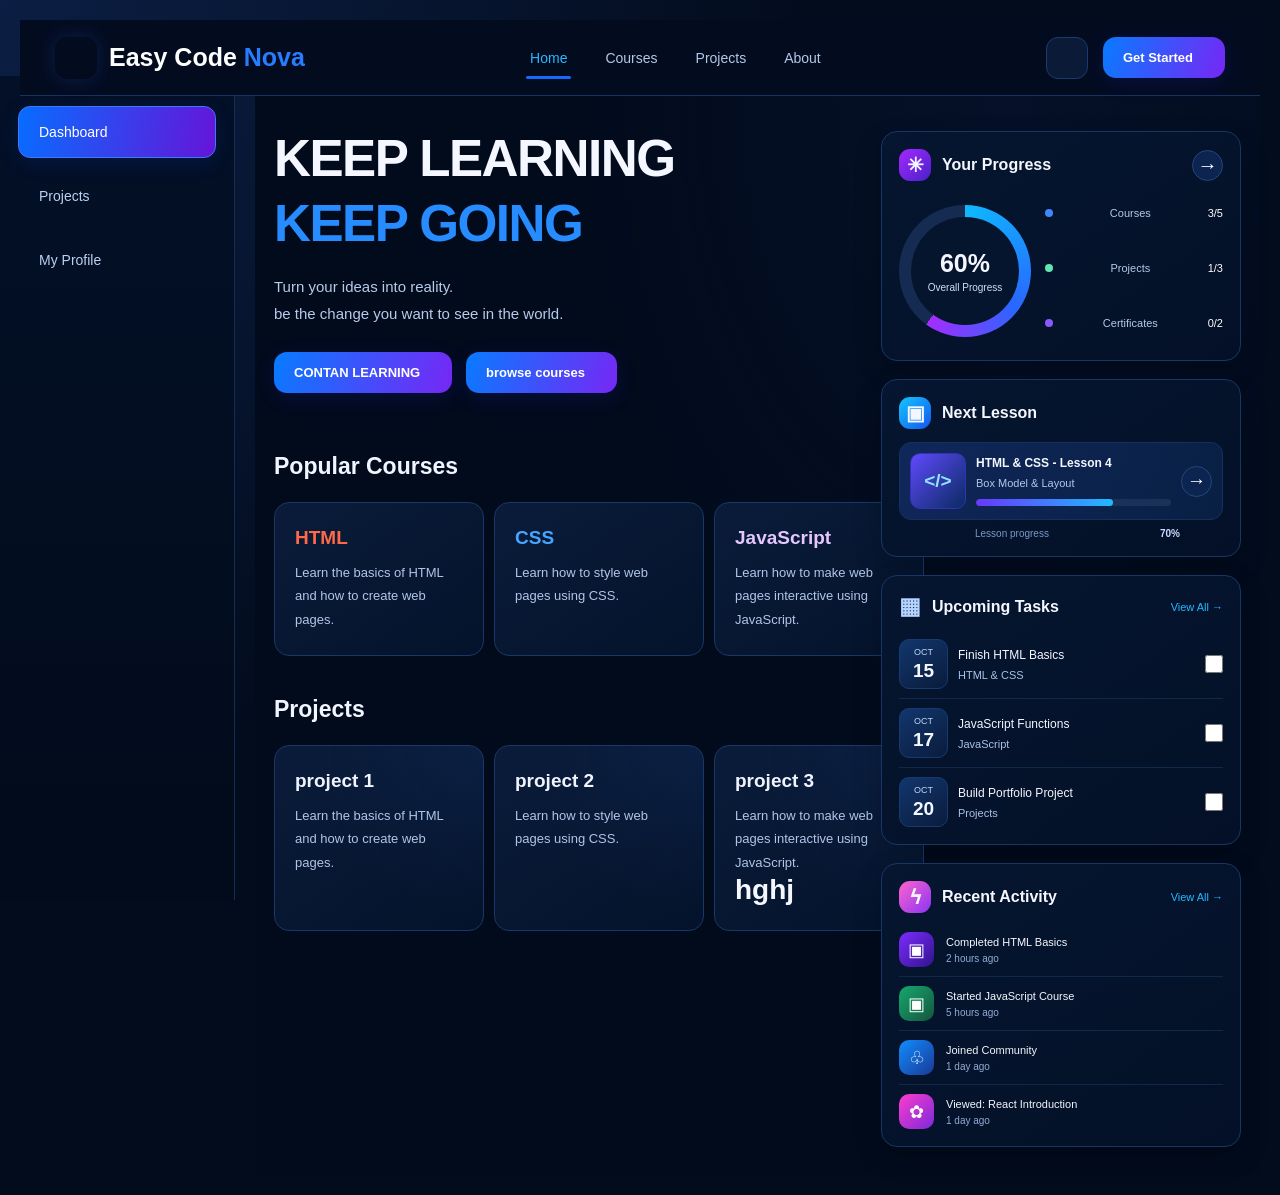
==== commit de2267a2: "Fix HTML structure and formatting issues" ====
--- a/basi.html
+++ b/basi.html
@@ -83,6 +83,7 @@
                 <div class="proj2">
                     <h2>project 3</h2>
                     <p>Learn how to make web pages interactive using JavaScript.</p>
+                    <h1>hghj</h1>
                 </div>
             </div>  
         </div>
@@ -272,4 +273,4 @@
     
 
 </body>
-</html>+</html>
